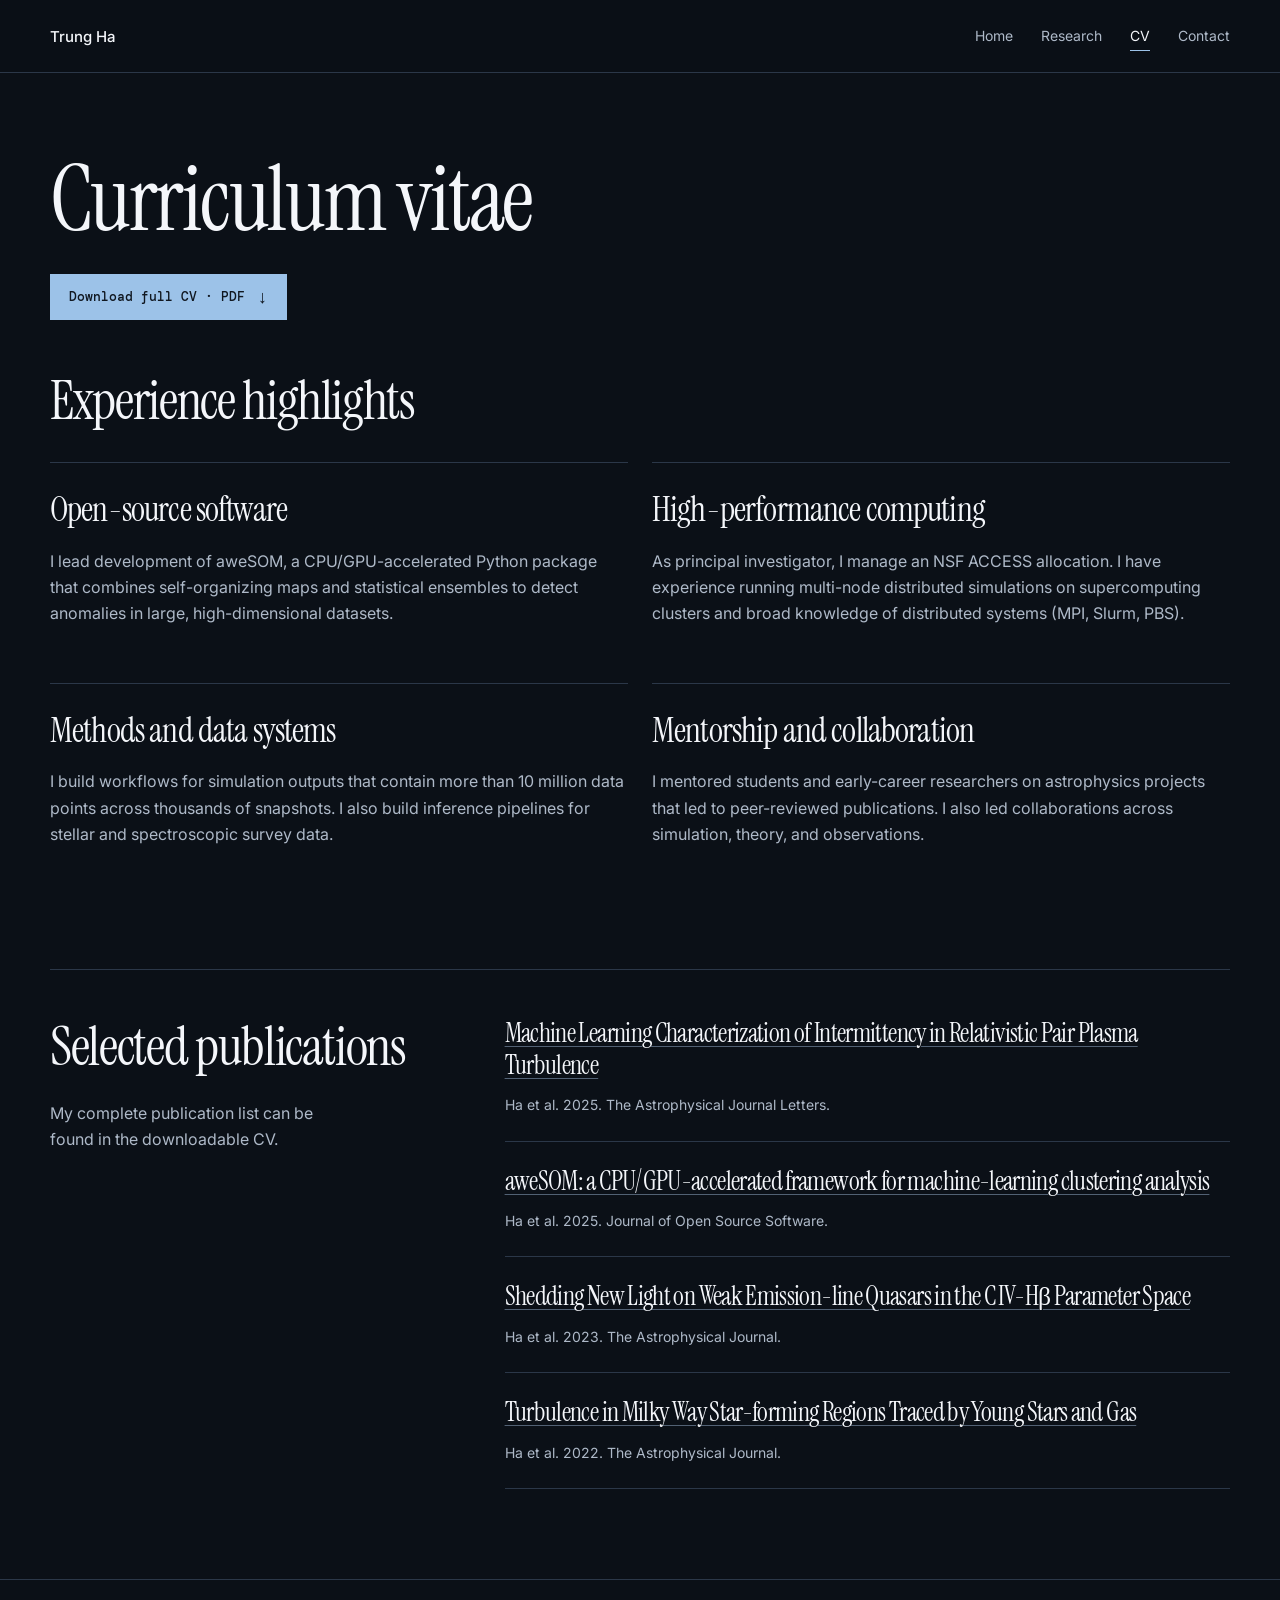
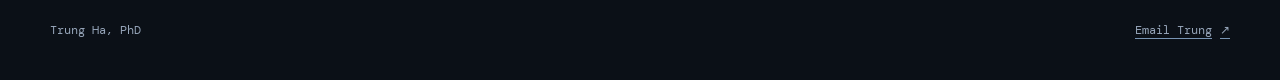
==== cv.html @ 2fa03ae9 "publish dark editorial variant as canonical website" ====
<!doctype html>
<html lang="en">
<head><meta charset="utf-8"><meta name="viewport" content="width=device-width, initial-scale=1"><meta name="theme-color" content="#0b1017"><meta name="description" content="CV highlights and selected publications for Trung Ha, PhD."><title>CV | Trung Ha, PhD</title><link rel="icon" href="/favicon.ico"><link rel="preconnect" href="https://fonts.googleapis.com"><link rel="preconnect" href="https://fonts.gstatic.com" crossorigin><link href="https://fonts.googleapis.com/css2?family=DM+Mono:wght@400;500&amp;family=Instrument+Serif:ital@0;1&amp;family=Inter:wght@400;500;600;700&amp;display=swap" rel="stylesheet"><link rel="stylesheet" href="style.css"></head>
<body>
  <a class="skip" href="#main">Skip to content</a><header class="site-header"><nav class="shell nav" aria-label="Primary"><a class="wordmark" href="index.html">Trung Ha</a><button class="menu-button" type="button" data-menu-button aria-expanded="false" aria-controls="menu">Menu</button><ul class="nav-links" id="menu" data-menu><li><a href="index.html">Home</a></li><li><a href="research.html">Research</a></li><li><a aria-current="page" href="cv.html">CV</a></li><li><a href="contact.html">Contact</a></li></ul></nav></header>
  <main id="main" class="shell"><section class="page-intro"><h1>Curriculum vitae</h1><a class="button primary cv-download" href="assets/CV_TrungHa_0926.pdf" download>Download full CV · PDF <span class="arrow" aria-hidden="true">↓</span></a></section>
    <section class="cv-highlights" aria-labelledby="experience-highlights-title">
      <h2 id="experience-highlights-title">Experience highlights</h2>
      <div class="cv-grid">
      <article class="highlight"><h3>Open-source software</h3><p>I lead development of aweSOM, a CPU/GPU-accelerated Python package that combines self-organizing maps and statistical ensembles to detect anomalies in large, high-dimensional datasets.</p></article>
      <article class="highlight"><h3>High-performance computing</h3><p>As principal investigator, I manage an NSF ACCESS allocation. I have experience running multi-node distributed simulations on supercomputing clusters and broad knowledge of distributed systems (MPI, Slurm, PBS).</p></article>
      <article class="highlight"><h3>Methods and data systems</h3><p>I build workflows for simulation outputs that contain more than 10 million data points across thousands of snapshots. I also build inference pipelines for stellar and spectroscopic survey data.</p></article>
      <article class="highlight"><h3>Mentorship and collaboration</h3><p>I mentored students and early-career researchers on astrophysics projects that led to peer-reviewed publications. I also led collaborations across simulation, theory, and observations.</p></article>
      </div>
    </section>
    <section class="record"><div><h2>Selected publications</h2><p class="intro">My complete publication list can be found in the downloadable CV.</p></div><div>
      <article class="publication"><h3><a href="https://iopscience.iop.org/article/10.3847/2041-8213/add47b">Machine Learning Characterization of Intermittency in Relativistic Pair Plasma Turbulence</a></h3><p>Ha et al. 2025. The Astrophysical Journal Letters.</p></article>
      <article class="publication"><h3><a href="https://joss.theoj.org/papers/10.21105/joss.07613">aweSOM: a CPU/GPU-accelerated framework for machine-learning clustering analysis</a></h3><p>Ha et al. 2025. Journal of Open Source Software.</p></article>
      <article class="publication"><h3><a href="https://iopscience.iop.org/article/10.3847/1538-4357/acd04d">Shedding New Light on Weak Emission-line Quasars in the C IV-Hβ Parameter Space</a></h3><p>Ha et al. 2023. The Astrophysical Journal.</p></article>
      <article class="publication"><h3><a href="https://iopscience.iop.org/article/10.3847/1538-4357/ac76bf">Turbulence in Milky Way Star-forming Regions Traced by Young Stars and Gas</a></h3><p>Ha et al. 2022. The Astrophysical Journal.</p></article>
    </div></section>

  </main>
  <footer class="site-footer"><div class="shell"><span>Trung Ha, PhD</span><a href="mailto:vinhtrungha99@gmail.com">Email Trung <span aria-hidden="true">↗</span></a></div></footer><script src="app.js"></script>
</body></html>
---- style.css ----
:root {
  color-scheme: dark;
  --ink: #f4f6fa;
  --muted: #aeb9c8;
  --quiet: #97a6ba;
  --ground: #0b1017;
  --surface: #131b26;
  --line: #2b3748;
  --blue: #9cc2e8;
  --blue-strong: #d0e6fb;
  --max: 1180px;
  --serif: 'Instrument Serif', Georgia, serif;
  --sans: Inter, Arial, sans-serif;
  --mono: 'DM Mono', monospace;
  --section-space: clamp(64px, 7vw, 100px);
}

* { box-sizing: border-box; }
html { background: var(--ground); scroll-behavior: smooth; scroll-padding-top: 94px; }
body { margin: 0; min-height: 100svh; display: flex; flex-direction: column; background: var(--ground); color: var(--ink); font: 400 16px/1.65 var(--sans); }
main { flex: 1; min-width: 0; }
a { color: inherit; text-decoration-color: #7894b3; text-underline-offset: 4px; }
a:hover { color: var(--blue-strong); }
a:focus-visible, button:focus-visible { outline: 2px solid var(--blue-strong); outline-offset: 5px; }
img { display: block; max-width: 100%; height: auto; }
.shell { width: min(var(--max), calc(100% - 64px)); margin: 0 auto; }
.skip { position: fixed; left: -999px; top: 12px; z-index: 20; background: var(--ink); color: var(--ground); padding: 9px 14px; }
.skip:focus { left: 12px; }
h1, h2, h3, p { margin-top: 0; }
h1, h2, h3 { font-weight: 400; letter-spacing: -.025em; text-wrap: balance; }
h1 { font: 400 clamp(56px, 7vw, 96px)/1.04 var(--serif); margin-bottom: 0; }
h2 { font: 400 clamp(38px, 4.2vw, 60px)/1.08 var(--serif); margin-bottom: 24px; }
h3 { font: 400 31px/1.13 var(--serif); }

.site-header { border-bottom: 1px solid var(--line); position: sticky; top: 0; z-index: 10; background: rgba(11,16,23,.96); backdrop-filter: blur(14px); }
.nav { height: 72px; display: flex; align-items: center; justify-content: space-between; gap: 24px; }
.wordmark { display: inline-flex; align-items: center; min-height: 44px; text-decoration: none; font: 500 15px/1 var(--sans); }
.nav-links { display: flex; align-items: center; gap: 28px; list-style: none; padding: 0; margin: 0; }
.nav-links a { display: inline-flex; align-items: center; min-height: 44px; color: var(--muted); text-decoration: none; font-size: 14px; }
.nav-links a[aria-current='page'] { color: var(--ink); text-decoration: underline; text-decoration-color: var(--blue); text-underline-offset: 9px; }
.nav-links a:hover { color: var(--ink); }
.menu-button { display: none; min-height: 44px; border: 1px solid var(--line); background: none; color: var(--ink); padding: 8px 14px; font: 500 13px var(--mono); cursor: pointer; }
.button { display: inline-flex; align-items: center; justify-content: center; min-height: 46px; gap: 12px; padding: 10px 18px; border: 1px solid var(--line); color: var(--ink); text-decoration: none; font: 500 13px/1.4 var(--mono); }
.button:hover { border-color: var(--blue); color: var(--blue-strong); }
.button.primary { border-color: var(--blue); background: var(--blue); color: #101720; }
.button.primary:hover { background: var(--blue-strong); }
.arrow { font-size: 18px; line-height: 1; }

.hero { min-height: min(760px, calc(100svh - 72px)); display: grid; align-items: end; position: relative; overflow: clip; background: #111a23; }
.hero::before { content: ''; position: absolute; inset: 0; background: linear-gradient(90deg, rgba(7,11,17,.92), rgba(7,11,17,.60) 48%, rgba(7,11,17,.2)), linear-gradient(0deg, rgba(7,11,17,.86), transparent 53%); z-index: 1; }
.hero-image { width: 100%; height: 100%; position: absolute; object-fit: cover; inset: 0; object-position: center; opacity: .82; }
.hero-copy { padding: 100px 0 72px; position: relative; z-index: 2; }
.hero-copy h1 { font-size: clamp(56px, 8.3vw, 120px); margin: 0 0 20px; }
.role { margin: 0; color: var(--muted); opacity: .82; font: italic 400 clamp(21px, 2.2vw, 30px)/1.15 var(--serif); letter-spacing: .01em; }
.opening { max-width: 620px; margin: 28px 0 0; color: #dce4ee; font-size: clamp(17px, 1.6vw, 20px); line-height: 1.65; }
.hero-actions { display: flex; flex-wrap: wrap; gap: 12px; margin-top: 30px; }
.home-section { padding: var(--section-space) 0; border-top: 1px solid var(--line); }
.home-grid { display: grid; grid-template-columns: minmax(240px, .75fr) minmax(0, 1.25fr); gap: clamp(38px, 8vw, 105px); align-items: center; }
.portrait { width: min(100%, 360px); aspect-ratio: 1; object-fit: cover; }
.bio-copy p { max-width: 50ch; color: #d7dee7; font-size: 18px; }
.bio-copy .bio-note { color: var(--muted); font-size: 16px; margin-bottom: 0; }
.section-head { display: flex; justify-content: space-between; gap: 28px; align-items: center; margin-bottom: 34px; }
.section-head h2 { margin: 0; }
.project-list { display: grid; grid-template-columns: repeat(3, minmax(0, 1fr)); gap: 28px; }
.project-list article { min-width: 0; display: flex; flex-direction: column; border-bottom: 1px solid var(--line); padding-bottom: 14px; }
.project-visual { display: block; background: #080c12; text-decoration: none; }
.project-list img { aspect-ratio: 1.35; width: 100%; object-fit: contain; background: #080c12; }
.project-list h3 { margin: 22px 0 10px; }
.project-list h3 a { text-decoration: none; }
.project-list h3 a:hover { text-decoration: underline; text-decoration-color: var(--blue); text-underline-offset: 6px; }
.project-list p { color: var(--muted); font-size: 15px; margin-bottom: 16px; }

.page-intro { padding: 80px 0 52px; }
.kicker { max-width: 62ch; margin: 24px 0 0; color: var(--muted); font-size: 18px; }
.project-index { display: flex; flex-wrap: wrap; gap: 8px 28px; padding-top: 24px; margin-top: 30px; border-top: 1px solid var(--line); }
.project-index a { display: inline-flex; align-items: center; gap: 14px; min-height: 44px; color: var(--blue); font: 400 13px/1.5 var(--mono); }
.flagship-grid { display: grid; grid-template-columns: repeat(2, minmax(0, 1fr)); gap: 28px; }
.flagship { min-width: 0; display: flex; flex-direction: column; background: var(--surface); border: 1px solid var(--line); }
.flagship:first-child { grid-column: 1 / -1; }
.flagship img { width: 100%; aspect-ratio: 1.4; object-fit: contain; background: #080c12; }
.flagship.accretion img { aspect-ratio: 3; }
.flagship.accretion .flagship-content { display: grid; grid-template-columns: .85fr 1.15fr; column-gap: 48px; }
.flagship.accretion .project-type { grid-column: 1; }
.flagship.accretion h2 { grid-column: 1; grid-row: 2 / 4; margin-bottom: 0; }
.flagship.accretion p { grid-column: 2; grid-row: 1 / 3; }
.flagship.accretion .project-links { grid-column: 2; }
.flagship-content { padding: clamp(24px, 3vw, 38px); flex: 1; display: flex; flex-direction: column; }
.project-type, .section-label { color: var(--blue); font: 400 12px/1.5 var(--mono); letter-spacing: .06em; text-transform: uppercase; }
.flagship h2 { font-size: clamp(36px, 3.5vw, 48px); margin: 14px 0 20px; }
.flagship p { color: #d8e0e9; font-size: 16px; margin-bottom: 24px; }
.project-links { display: flex; flex-wrap: wrap; gap: 0 22px; margin-top: auto; }
.project-links a { display: inline-flex; align-items: center; min-height: 44px; color: var(--blue-strong); font: 400 13px/1.5 var(--mono); }
.figure-link { display: block; background: #080c12; color: var(--blue); text-decoration: none; }
.figure-caption { display: flex; justify-content: flex-end; gap: 6px; padding: 8px 12px; border-top: 1px solid var(--line); font: 400 12px/1.5 var(--mono); }
.figure-link:hover .figure-caption { color: var(--blue-strong); }
.supporting { margin: var(--section-space) 0; }
.supporting-head { margin-bottom: 32px; }
.supporting-grid { display: grid; grid-template-columns: repeat(3, minmax(0, 1fr)); gap: 28px; }
.supporting-card { min-width: 0; border-top: 1px solid var(--line); display: flex; flex-direction: column; }
.supporting-card img { width: 100%; aspect-ratio: 1.45; object-fit: contain; background: #080c12; }
.supporting-card .card-copy { padding-top: 22px; flex: 1; display: flex; flex-direction: column; }
.supporting-card h3 { font-size: 30px; margin: 10px 0 12px; }
.supporting-card p { color: var(--muted); font-size: 15px; margin: 0 0 16px; }
.supporting-card a { display: inline-flex; align-items: center; align-self: start; min-height: 44px; color: var(--blue); font: 400 13px/1.5 var(--mono); margin-top: auto; }

.cv-download { margin-top: 28px; }
.cv-highlights { margin-bottom: var(--section-space); }
.cv-highlights > h2 { margin-bottom: 32px; }
.cv-grid { display: grid; grid-template-columns: repeat(2, minmax(0, 1fr)); gap: 24px; }
.highlight { padding: 28px 0 32px; background: transparent; border-top: 1px solid var(--line); }
.highlight h3 { font: 400 34px/1.13 var(--serif); margin: 0 0 18px; }
.highlight p { color: var(--muted); margin: 0; font-size: 16px; }
.record { margin: var(--section-space) 0; padding-top: 48px; border-top: 1px solid var(--line); display: grid; grid-template-columns: .7fr 1.3fr; gap: 64px; }
.record .intro { color: var(--muted); max-width: 30ch; }
.publication { padding: 24px 0; border-bottom: 1px solid var(--line); }
.publication:first-child { padding-top: 0; }
.publication h3 { font: 400 clamp(23px, 2vw, 29px)/1.24 var(--serif); margin: 0 0 12px; text-wrap: initial; }
.publication h3 a { text-decoration-color: #526174; text-decoration-thickness: 1px; text-underline-offset: 4px; }
.publication h3 a:hover { text-decoration-color: var(--blue); }
.publication p { color: var(--muted); font-size: 14px; margin: 0; }

.contact-grid { display: grid; grid-template-columns: .75fr 1.25fr; gap: 64px; padding-bottom: var(--section-space); }
.contact-note { color: var(--muted); max-width: 31ch; font-size: 18px; }
.contact-photo { width: 100%; aspect-ratio: 4 / 5; object-fit: cover; object-position: center top; filter: contrast(1.04); }
.contact-links { border-top: 1px solid var(--line); min-width: 0; }
.contact-links a { min-height: 100px; display: flex; gap: 16px; align-items: center; justify-content: space-between; border-bottom: 1px solid var(--line); text-decoration: none; }
.contact-links a:hover strong { color: var(--blue-strong); text-decoration: underline; text-underline-offset: 6px; }
.contact-links strong { min-width: 0; overflow-wrap: anywhere; font: 400 clamp(25px, 2.5vw, 36px)/1.2 var(--serif); }
.contact-links span { color: var(--blue); font: 400 12px/1.5 var(--mono); flex-shrink: 0; }
.site-footer { padding: 28px 0; border-top: 1px solid var(--line); color: var(--quiet); font: 400 12px/1.5 var(--mono); }
.site-footer .shell { display: flex; justify-content: space-between; align-items: center; gap: 16px; }
.site-footer a { display: inline-flex; align-items: center; gap: 8px; min-height: 44px; }

@media (max-width: 1000px) {
  .flagship.accretion .flagship-content { display: flex; }
  .flagship.accretion h2 { margin-bottom: 20px; }
  .contact-grid { grid-template-columns: 1fr; gap: 20px; }
  .contact-note { max-width: 48ch; }
  .contact-photo { aspect-ratio: 4 / 3; object-position: center top; }
}
@media (max-width: 760px) {
  .shell { width: min(calc(100% - 40px), var(--max)); }
  .nav { height: 64px; }
  .menu-button { display: block; }
  .nav-links { display: none; position: absolute; left: 0; right: 0; top: 64px; padding: 12px 20px 18px; flex-direction: column; align-items: stretch; gap: 0; background: var(--ground); border-bottom: 1px solid var(--line); }
  .nav-links.open { display: flex; }
  .nav-links a { display: flex; min-height: 48px; font-size: 16px; }
  .hero { min-height: min(740px, calc(100svh - 64px)); }
  .hero-copy { padding: 96px 0 48px; }
  .hero-copy h1 { font-size: clamp(51px, 12.4vw, 82px); }
  .home-grid, .record { grid-template-columns: 1fr; gap: 32px; }
  .portrait { max-width: 300px; }
  .section-head { align-items: start; flex-direction: column; gap: 22px; }
  .project-list, .supporting-grid, .cv-grid, .flagship-grid { grid-template-columns: 1fr; }
  .project-list, .supporting-grid { gap: 40px; }
  .project-list img { aspect-ratio: 1.4; }
  .page-intro { padding: 54px 0 40px; }
  .project-index { gap: 4px 24px; margin-top: 24px; padding-top: 16px; }
  .flagship:first-child { grid-column: auto; }
  .flagship.accretion img { aspect-ratio: 2; }
  .flagship-content { padding: 24px; }
  .flagship h2 { font-size: 38px; }
  .highlight { padding: 26px; }
  .record { padding-top: 36px; }
  .record h2 { margin-bottom: 16px; }
  .contact-links a { min-height: 96px; }
  .contact-links strong { font-size: clamp(25px, 6.5vw, 34px); }
  .contact-links span { font-size: 12px; }
}
@media (max-width: 380px) {
  .contact-links a { align-items: start; justify-content: center; flex-direction: column; gap: 8px; padding: 18px 0; }
}
@media (prefers-reduced-motion: reduce) {
  html { scroll-behavior: auto; }
}
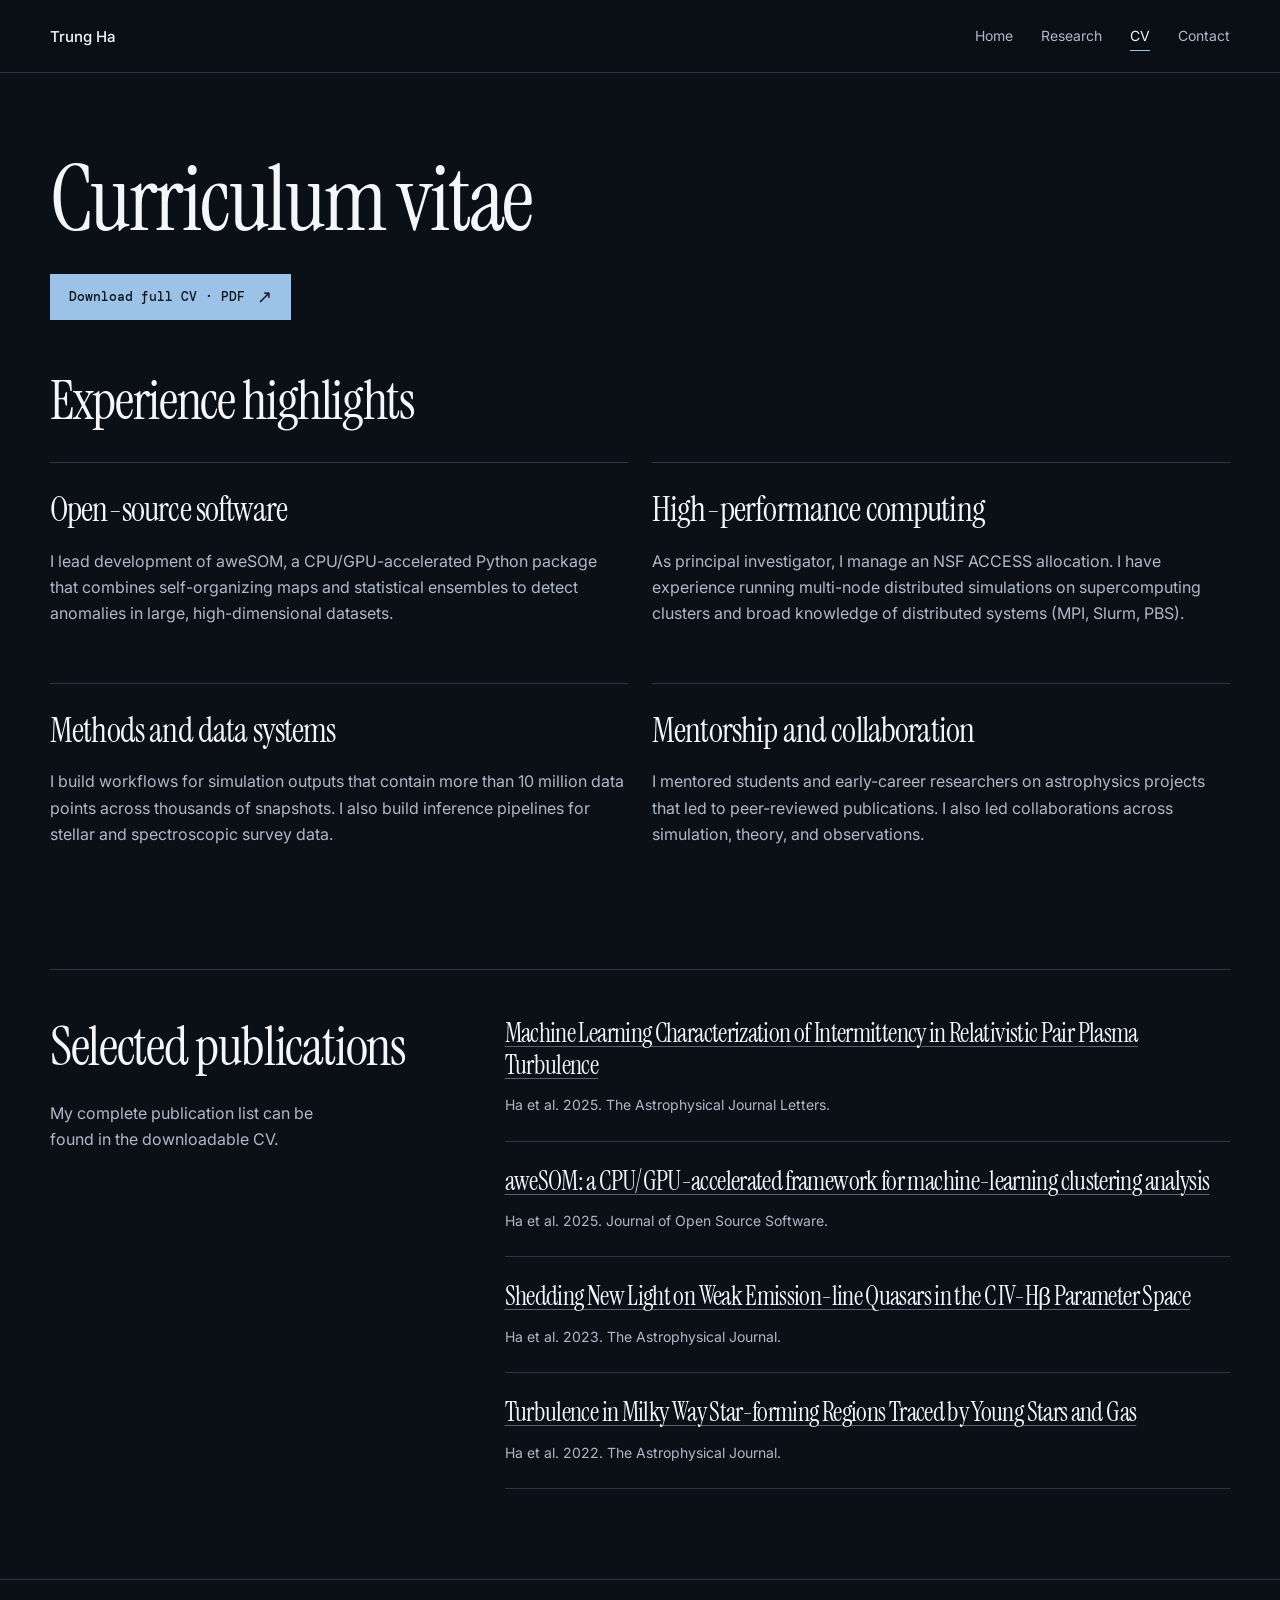
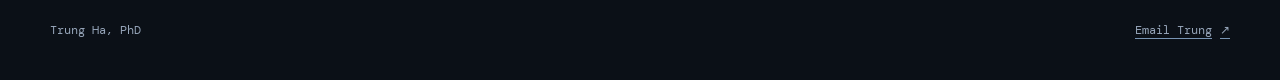
==== commit 664ff185: "open CV PDF in new tab instead of forcing download" ====
--- a/cv.html
+++ b/cv.html
@@ -3,7 +3,7 @@
 <head><meta charset="utf-8"><meta name="viewport" content="width=device-width, initial-scale=1"><meta name="theme-color" content="#0b1017"><meta name="description" content="CV highlights and selected publications for Trung Ha, PhD."><title>CV | Trung Ha, PhD</title><link rel="icon" href="/favicon.ico"><link rel="preconnect" href="https://fonts.googleapis.com"><link rel="preconnect" href="https://fonts.gstatic.com" crossorigin><link href="https://fonts.googleapis.com/css2?family=DM+Mono:wght@400;500&amp;family=Instrument+Serif:ital@0;1&amp;family=Inter:wght@400;500;600;700&amp;display=swap" rel="stylesheet"><link rel="stylesheet" href="style.css"></head>
 <body>
   <a class="skip" href="#main">Skip to content</a><header class="site-header"><nav class="shell nav" aria-label="Primary"><a class="wordmark" href="index.html">Trung Ha</a><button class="menu-button" type="button" data-menu-button aria-expanded="false" aria-controls="menu">Menu</button><ul class="nav-links" id="menu" data-menu><li><a href="index.html">Home</a></li><li><a href="research.html">Research</a></li><li><a aria-current="page" href="cv.html">CV</a></li><li><a href="contact.html">Contact</a></li></ul></nav></header>
-  <main id="main" class="shell"><section class="page-intro"><h1>Curriculum vitae</h1><a class="button primary cv-download" href="assets/CV_TrungHa_0926.pdf" download>Download full CV · PDF <span class="arrow" aria-hidden="true">↓</span></a></section>
+  <main id="main" class="shell"><section class="page-intro"><h1>Curriculum vitae</h1><a class="button primary cv-download" href="assets/CV_TrungHa_0926.pdf" target="_blank" rel="noopener noreferrer">Download full CV · PDF <span class="arrow" aria-hidden="true">↗</span></a></section>
     <section class="cv-highlights" aria-labelledby="experience-highlights-title">
       <h2 id="experience-highlights-title">Experience highlights</h2>
       <div class="cv-grid">
